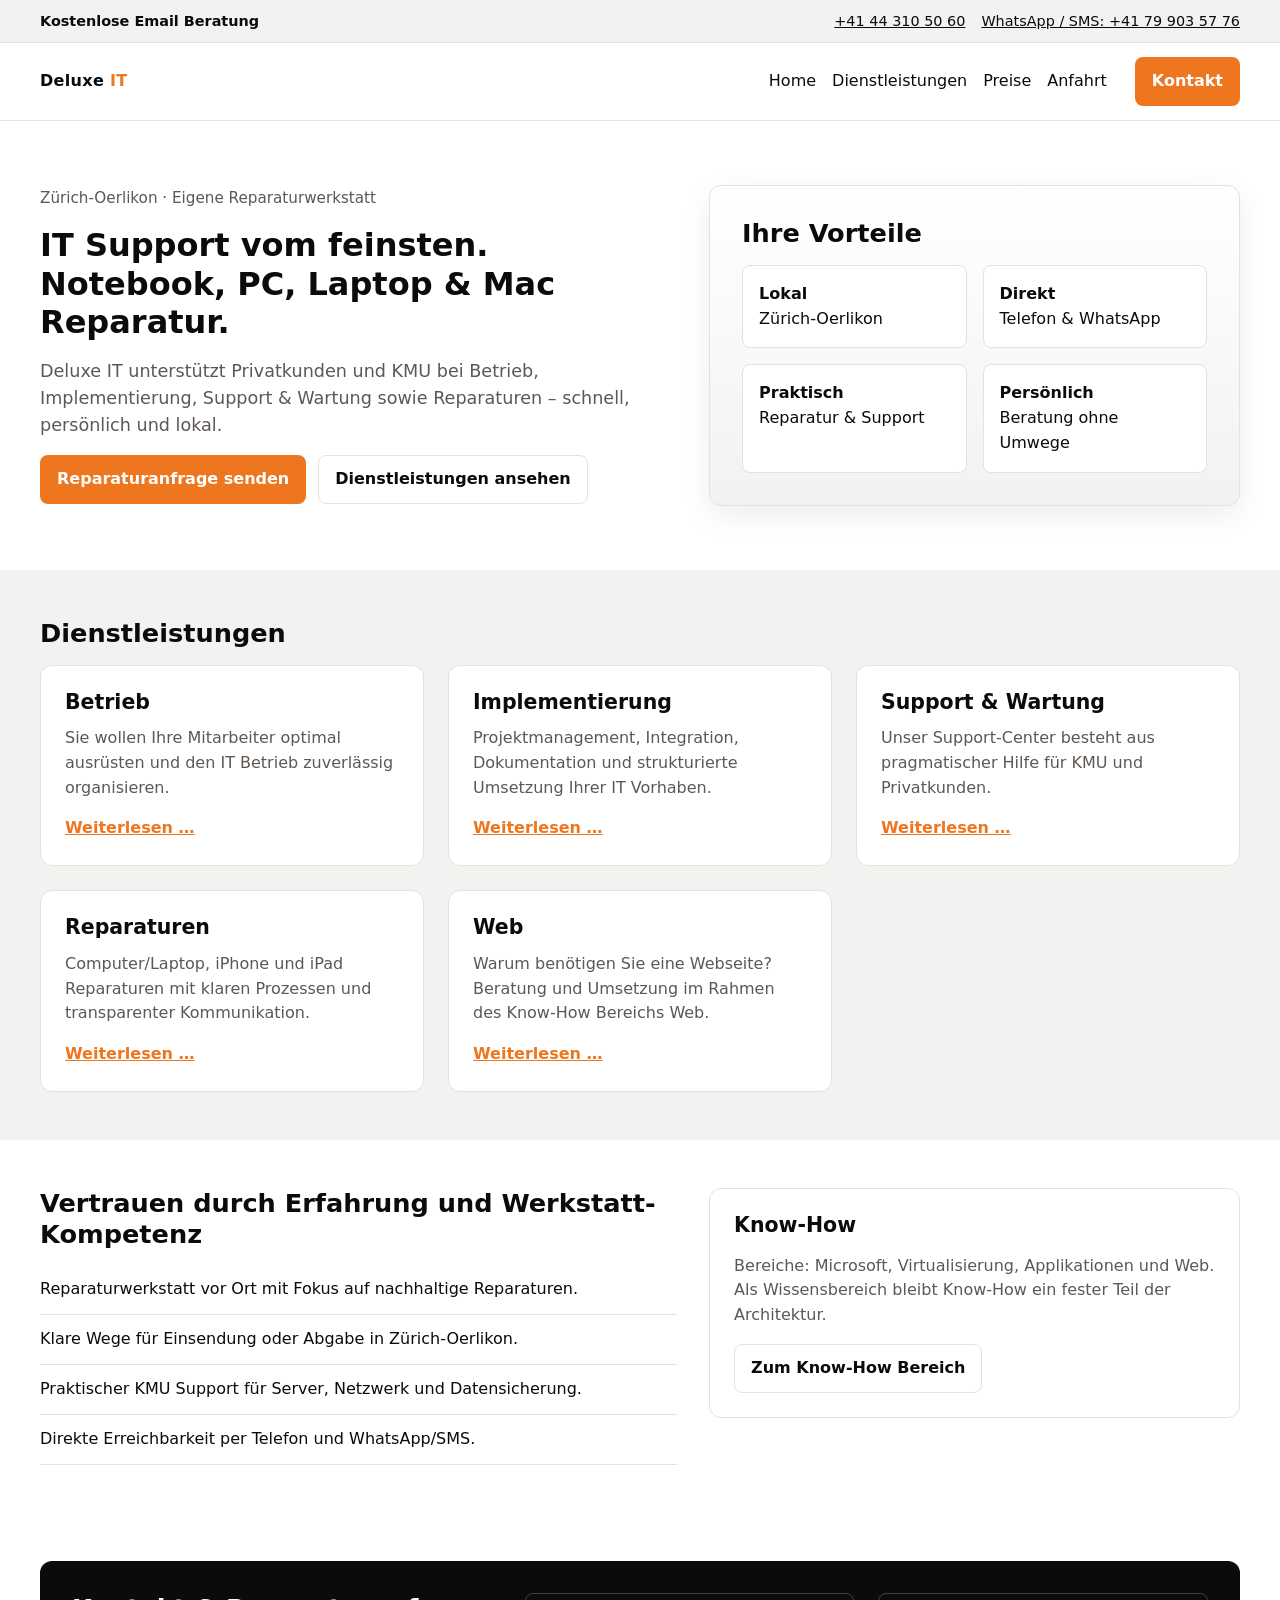
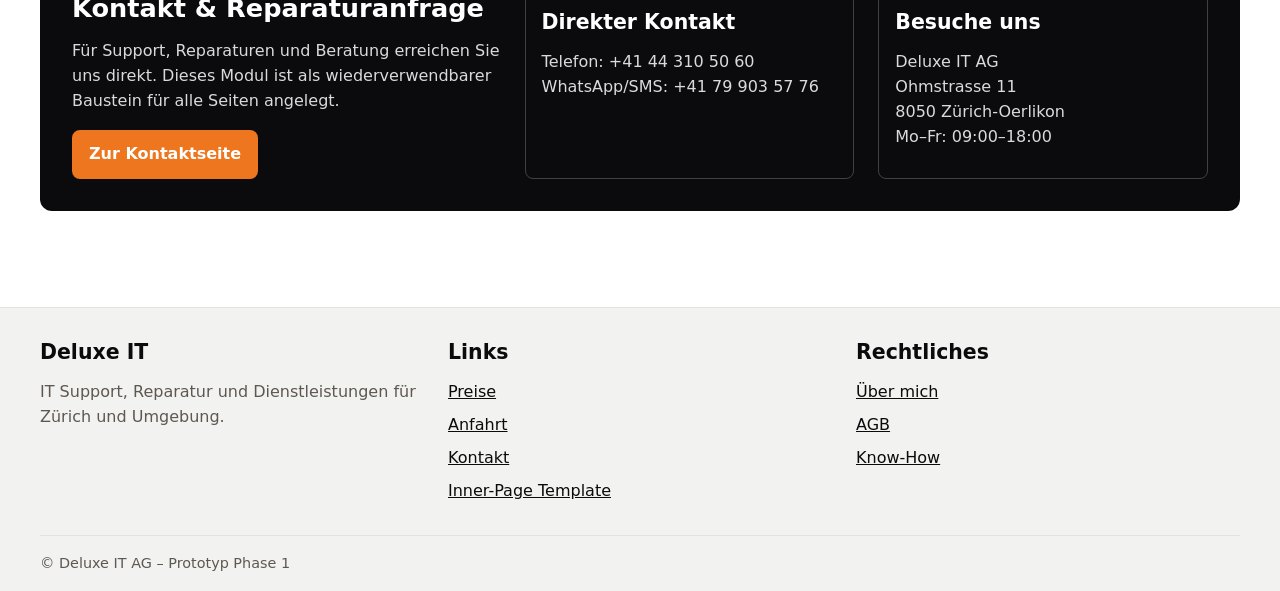
==== index.html @ 75d7f855 "Build Deluxe IT static prototype with reusable inner pages" ====
<!doctype html>
<html lang="de-CH">
<head>
  <meta charset="utf-8">
  <meta name="viewport" content="width=device-width, initial-scale=1">
  <title>Deluxe IT – IT Support vom feinsten</title>
  <meta name="description" content="Deluxe IT in Zürich-Oerlikon: IT Support, Reparaturen, Implementierung und KMU Wartung mit persönlichem Service.">
  <link rel="stylesheet" href="assets/css/styles.css">
</head>
<body>
  <a class="skip-link" href="#main">Zum Hauptinhalt springen</a>

  <header>
    <div class="topbar" aria-label="Kontaktinformationen">
      <div class="container topbar__inner">
        <strong>Kostenlose Email Beratung</strong>
        <div class="topbar__links">
          <a href="tel:+41443105060">+41 44 310 50 60</a>
          <a href="https://wa.me/41799035776">WhatsApp / SMS: +41 79 903 57 76</a>
        </div>
      </div>
    </div>

    <div class="site-header">
      <div class="container header__inner">
        <a class="brand" href="index.html" aria-label="Deluxe IT Startseite">
          Deluxe <span class="brand__accent">IT</span>
        </a>
        <button class="nav-toggle" type="button" aria-expanded="false" aria-controls="primary-nav">Menü</button>
        <nav id="primary-nav" class="nav" aria-label="Hauptnavigation">
          <a href="index.html" aria-current="page">Home</a>
          <a href="dienstleistungen-reparaturen.html">Dienstleistungen</a>
          <a href="preise.html">Preise</a>
          <a href="anfahrt.html">Anfahrt</a>
          <a href="kontakt.html" class="btn btn--primary nav__cta">Kontakt</a>
        </nav>
      </div>
    </div>
  </header>

  <main id="main">
    <section class="hero">
      <div class="container hero__grid">
        <div>
          <p class="meta">Zürich-Oerlikon · Eigene Reparaturwerkstatt</p>
          <h1>IT Support vom feinsten. Notebook, PC, Laptop &amp; Mac Reparatur.</h1>
          <p class="lead">Deluxe IT unterstützt Privatkunden und KMU bei Betrieb, Implementierung, Support &amp; Wartung sowie Reparaturen – schnell, persönlich und lokal.</p>
          <div class="cluster">
            <a class="btn btn--primary" href="kontakt.html">Reparaturanfrage senden</a>
            <a class="btn btn--ghost" href="dienstleistungen-reparaturen.html">Dienstleistungen ansehen</a>
          </div>
        </div>
        <aside class="hero__panel" aria-label="Schnelle Fakten">
          <h2>Ihre Vorteile</h2>
          <div class="hero__stats">
            <div class="pill"><strong>Lokal</strong><br>Zürich-Oerlikon</div>
            <div class="pill"><strong>Direkt</strong><br>Telefon &amp; WhatsApp</div>
            <div class="pill"><strong>Praktisch</strong><br>Reparatur &amp; Support</div>
            <div class="pill"><strong>Persönlich</strong><br>Beratung ohne Umwege</div>
          </div>
        </aside>
      </div>
    </section>

    <section class="section section--soft" aria-labelledby="services-title">
      <div class="container">
        <h2 id="services-title">Dienstleistungen</h2>
        <div class="cards">
          <article class="card">
            <h3>Betrieb</h3>
            <p>Sie wollen Ihre Mitarbeiter optimal ausrüsten und den IT Betrieb zuverlässig organisieren.</p>
            <a href="dienstleistungen-reparaturen.html#betrieb">Weiterlesen …</a>
          </article>
          <article class="card">
            <h3>Implementierung</h3>
            <p>Projektmanagement, Integration, Dokumentation und strukturierte Umsetzung Ihrer IT Vorhaben.</p>
            <a href="dienstleistungen-reparaturen.html#implementierung">Weiterlesen …</a>
          </article>
          <article class="card">
            <h3>Support &amp; Wartung</h3>
            <p>Unser Support-Center besteht aus pragmatischer Hilfe für KMU und Privatkunden.</p>
            <a href="dienstleistungen-reparaturen.html#support">Weiterlesen …</a>
          </article>
          <article class="card">
            <h3>Reparaturen</h3>
            <p>Computer/Laptop, iPhone und iPad Reparaturen mit klaren Prozessen und transparenter Kommunikation.</p>
            <a href="dienstleistungen-reparaturen.html#reparaturen">Weiterlesen …</a>
          </article>
          <article class="card">
            <h3>Web</h3>
            <p>Warum benötigen Sie eine Webseite? Beratung und Umsetzung im Rahmen des Know-How Bereichs Web.</p>
            <a href="dienstleistungen-reparaturen.html#web">Weiterlesen …</a>
          </article>
        </div>
      </div>
    </section>

    <section class="section" aria-labelledby="trust-title">
      <div class="container trust">
        <div>
          <h2 id="trust-title">Vertrauen durch Erfahrung und Werkstatt-Kompetenz</h2>
          <ul class="checklist">
            <li>Reparaturwerkstatt vor Ort mit Fokus auf nachhaltige Reparaturen.</li>
            <li>Klare Wege für Einsendung oder Abgabe in Zürich-Oerlikon.</li>
            <li>Praktischer KMU Support für Server, Netzwerk und Datensicherung.</li>
            <li>Direkte Erreichbarkeit per Telefon und WhatsApp/SMS.</li>
          </ul>
        </div>
        <aside class="surface">
          <h3 class="mt-0">Know-How</h3>
          <p>Bereiche: Microsoft, Virtualisierung, Applikationen und Web. Als Wissensbereich bleibt Know-How ein fester Teil der Architektur.</p>
          <a class="btn btn--ghost" href="#">Zum Know-How Bereich</a>
        </aside>
      </div>
    </section>

    <section class="section">
      <div class="container">
        <div class="contact-strip" aria-labelledby="contact-strip-title">
          <div class="contact-strip__grid">
            <div>
              <h2 id="contact-strip-title">Kontakt &amp; Reparaturanfrage</h2>
              <p>Für Support, Reparaturen und Beratung erreichen Sie uns direkt. Dieses Modul ist als wiederverwendbarer Baustein für alle Seiten angelegt.</p>
              <a class="btn btn--primary" href="kontakt.html">Zur Kontaktseite</a>
            </div>
            <div class="contact-card">
              <h3>Direkter Kontakt</h3>
              <p class="mb-0">Telefon: +41 44 310 50 60<br>WhatsApp/SMS: +41 79 903 57 76</p>
            </div>
            <div class="contact-card">
              <h3>Besuche uns</h3>
              <p class="mb-0">Deluxe IT AG<br>Ohmstrasse 11<br>8050 Zürich-Oerlikon<br>Mo–Fr: 09:00–18:00</p>
            </div>
          </div>
        </div>
      </div>
    </section>
  </main>

  <footer class="site-footer">
    <div class="container footer__grid">
      <div>
        <h3>Deluxe IT</h3>
        <p>IT Support, Reparatur und Dienstleistungen für Zürich und Umgebung.</p>
      </div>
      <div>
        <h3>Links</h3>
        <ul class="footer__links">
          <li><a href="preise.html">Preise</a></li>
          <li><a href="anfahrt.html">Anfahrt</a></li>
          <li><a href="kontakt.html">Kontakt</a></li>
          <li><a href="inner-template.html">Inner-Page Template</a></li>
        </ul>
      </div>
      <div>
        <h3>Rechtliches</h3>
        <ul class="footer__links">
          <li><a href="#">Über mich</a></li>
          <li><a href="#">AGB</a></li>
          <li><a href="#">Know-How</a></li>
        </ul>
      </div>
    </div>
    <div class="container footer__bottom">© Deluxe IT AG – Prototyp Phase 1</div>
  </footer>

  <script src="assets/js/main.js" defer></script>
</body>
</html>
---- assets/css/styles.css ----
/* =========================
   TOKENS
========================= */
:root {
  --brand-orange-600: #ed761e;
  --brand-orange-300: #f7c9a7;
  --ink: #0b0b0d;
  --grey-700: #5e5752;
  --grey-300: #e2e3db;
  --grey-100: #f2f3f0;
  --bg: #ffffff;

  --radius-1: 8px;
  --radius-2: 12px;

  --space-1: 8px;
  --space-2: 12px;
  --space-3: 16px;
  --space-4: 24px;
  --space-5: 32px;
  --space-6: 48px;

  --container: 1200px;
  --font-sans: system-ui, -apple-system, "Segoe UI", Roboto, Arial, sans-serif;
  --shadow-soft: 0 10px 30px rgba(11, 11, 13, 0.07);
}

/* =========================
   RESET / BASE
========================= */
* { box-sizing: border-box; }
html, body { margin: 0; padding: 0; }
body {
  font-family: var(--font-sans);
  line-height: 1.55;
  color: var(--ink);
  background: var(--bg);
}
a { color: inherit; }
img { max-width: 100%; display: block; }

:focus-visible {
  outline: 3px solid var(--brand-orange-600);
  outline-offset: 2px;
}

/* =========================
   LAYOUT / CONTAINER
========================= */
.container {
  width: min(100% - (var(--space-3) * 2), var(--container));
  margin-inline: auto;
}
.section { padding: var(--space-6) 0; }
.section--soft { background: var(--grey-100); }
.stack > * + * { margin-top: var(--space-3); }

/* =========================
   TYPOGRAPHY
========================= */
h1, h2, h3 {
  line-height: 1.2;
  margin: 0 0 var(--space-3);
}
h1 { font-size: clamp(1.8rem, 2.5vw, 2.8rem); }
h2 { font-size: clamp(1.4rem, 2vw, 2rem); }
h3 { font-size: clamp(1.15rem, 1.6vw, 1.35rem); }
p { margin: 0 0 var(--space-3); color: var(--grey-700); }
.lead { font-size: 1.1rem; max-width: 65ch; }
.meta { color: var(--grey-700); font-size: 0.95rem; }

/* =========================
   BUTTONS
========================= */
.btn {
  display: inline-flex;
  align-items: center;
  justify-content: center;
  gap: var(--space-1);
  border-radius: var(--radius-1);
  border: 1px solid transparent;
  padding: 11px 16px;
  text-decoration: none;
  font-weight: 600;
}
.btn--primary {
  background: var(--brand-orange-600);
  color: #fff;
}
.btn--ghost {
  border-color: var(--grey-300);
  color: var(--ink);
  background: #fff;
}

/* =========================
   HEADER / NAV
========================= */
.skip-link {
  position: absolute;
  left: -9999px;
  top: auto;
  background: var(--brand-orange-600);
  color: #fff;
  border-radius: var(--radius-1);
  padding: 10px 14px;
  z-index: 999;
}
.skip-link:focus { left: var(--space-3); top: var(--space-3); }

.topbar {
  background: var(--grey-100);
  border-bottom: 1px solid var(--grey-300);
  font-size: 0.9rem;
}
.topbar__inner {
  display: flex;
  gap: var(--space-3);
  align-items: center;
  justify-content: space-between;
  padding: 10px 0;
  flex-wrap: wrap;
}
.topbar__links { display: flex; gap: var(--space-3); flex-wrap: wrap; }

.site-header {
  position: sticky;
  top: 0;
  z-index: 80;
  background: #fff;
  border-bottom: 1px solid var(--grey-300);
}
.header__inner {
  display: flex;
  align-items: center;
  justify-content: space-between;
  padding: 14px 0;
  gap: var(--space-3);
}
.brand {
  font-weight: 800;
  text-decoration: none;
  letter-spacing: 0.02em;
}
.brand__accent { color: var(--brand-orange-600); }
.nav-toggle {
  border: 1px solid var(--grey-300);
  background: #fff;
  padding: 8px 10px;
  border-radius: var(--radius-1);
}
.nav {
  display: flex;
  align-items: center;
  gap: var(--space-3);
}
.nav a { text-decoration: none; }
.nav .nav__cta { margin-left: var(--space-2); }

/* =========================
   HERO
========================= */
.hero { padding: clamp(2rem, 5vw, 4rem) 0; }
.hero__grid {
  display: grid;
  grid-template-columns: 1.2fr 1fr;
  gap: var(--space-5);
  align-items: center;
}
.hero__panel {
  background: linear-gradient(180deg, #fff, var(--grey-100));
  border: 1px solid var(--grey-300);
  border-radius: var(--radius-2);
  padding: var(--space-5);
  box-shadow: var(--shadow-soft);
}
.hero__stats {
  display: grid;
  grid-template-columns: repeat(2, minmax(0, 1fr));
  gap: var(--space-3);
}
.pill {
  border: 1px solid var(--grey-300);
  background: #fff;
  border-radius: var(--radius-1);
  padding: var(--space-3);
}

/* =========================
   CARDS / SERVICES
========================= */
.cards {
  display: grid;
  gap: var(--space-4);
  grid-template-columns: repeat(3, minmax(0, 1fr));
}
.card {
  background: #fff;
  border: 1px solid var(--grey-300);
  border-radius: var(--radius-2);
  padding: var(--space-4);
}
.card h3 { margin-bottom: var(--space-2); }
.card a { color: var(--brand-orange-600); font-weight: 600; }

/* =========================
   TRUST SECTION
========================= */
.trust {
  display: grid;
  grid-template-columns: 1.2fr 1fr;
  gap: var(--space-5);
  align-items: start;
}
.checklist {
  list-style: none;
  padding: 0;
  margin: 0;
}
.checklist li {
  border-bottom: 1px solid var(--grey-300);
  padding: var(--space-2) 0;
}

/* =========================
   CONTACT STRIP (REUSABLE)
========================= */
.contact-strip {
  background: var(--ink);
  color: #fff;
  border-radius: var(--radius-2);
  padding: var(--space-5);
}
.contact-strip p { color: rgba(255, 255, 255, 0.85); }
.contact-strip__grid {
  display: grid;
  grid-template-columns: 1.3fr 1fr 1fr;
  gap: var(--space-4);
}
.contact-card {
  border: 1px solid rgba(255, 255, 255, 0.22);
  border-radius: var(--radius-1);
  padding: var(--space-3);
}

/* =========================
   INNER PAGE TEMPLATE
========================= */
.page-header {
  background: var(--grey-100);
  border-bottom: 1px solid var(--grey-300);
  padding: var(--space-5) 0;
}
.page-grid {
  display: grid;
  grid-template-columns: 2fr 1fr;
  gap: var(--space-5);
}
.surface {
  border: 1px solid var(--grey-300);
  border-radius: var(--radius-2);
  padding: var(--space-4);
  background: #fff;
}

/* =========================
   TABLE STYLES
========================= */
.table-wrap {
  overflow-x: auto;
  border: 1px solid var(--grey-300);
  border-radius: var(--radius-1);
}
table {
  width: 100%;
  border-collapse: collapse;
  min-width: 620px;
}
thead {
  background: var(--grey-100);
}
th, td {
  text-align: left;
  padding: 12px;
  border-bottom: 1px solid var(--grey-300);
  vertical-align: top;
}

/* =========================
   FORM STYLES
========================= */
.form-grid {
  display: grid;
  gap: var(--space-3);
  grid-template-columns: repeat(2, minmax(0, 1fr));
}
.field { display: grid; gap: 6px; }
.field--full { grid-column: 1 / -1; }
label { font-weight: 600; }
.required { color: var(--brand-orange-600); }
input, select, textarea {
  width: 100%;
  border: 1px solid var(--grey-300);
  border-radius: var(--radius-1);
  padding: 10px 12px;
  font: inherit;
}
.help { font-size: 0.86rem; color: var(--grey-700); }
.error-msg {
  border-left: 3px solid var(--brand-orange-600);
  padding-left: var(--space-2);
  color: var(--ink);
  font-size: 0.9rem;
}

/* =========================
   MAP PLACEHOLDER
========================= */
.map-placeholder {
  border: 1px dashed var(--grey-300);
  border-radius: var(--radius-2);
  background: linear-gradient(135deg, #fff, var(--grey-100));
  padding: var(--space-5);
  min-height: 260px;
  display: grid;
  align-content: center;
  gap: var(--space-3);
}

/* =========================
   FOOTER
========================= */
.site-footer {
  background: var(--grey-100);
  border-top: 1px solid var(--grey-300);
  margin-top: var(--space-6);
}
.footer__grid {
  display: grid;
  grid-template-columns: repeat(3, minmax(0, 1fr));
  gap: var(--space-4);
  padding: var(--space-5) 0;
}
.footer__links {
  list-style: none;
  margin: 0;
  padding: 0;
}
.footer__links li + li { margin-top: 8px; }
.footer__bottom {
  border-top: 1px solid var(--grey-300);
  padding: var(--space-3) 0;
  font-size: 0.9rem;
  color: var(--grey-700);
}

/* =========================
   UTILITIES
========================= */
.mt-0 { margin-top: 0; }
.mb-0 { margin-bottom: 0; }
.cluster { display: flex; flex-wrap: wrap; gap: var(--space-2); }

/* =========================
   RESPONSIVE RULES
========================= */
@media (max-width: 1023px) {
  .cards { grid-template-columns: repeat(2, minmax(0, 1fr)); }
  .hero__grid,
  .trust,
  .contact-strip__grid,
  .page-grid,
  .footer__grid { grid-template-columns: 1fr; }

  .nav {
    display: none;
    width: 100%;
    flex-direction: column;
    align-items: flex-start;
    padding: 12px 0;
  }
  .nav.is-open { display: flex; }
}

@media (min-width: 1024px) {
  .nav-toggle { display: none; }
}

@media (max-width: 599px) {
  .cards { grid-template-columns: 1fr; }
  .form-grid { grid-template-columns: 1fr; }
}
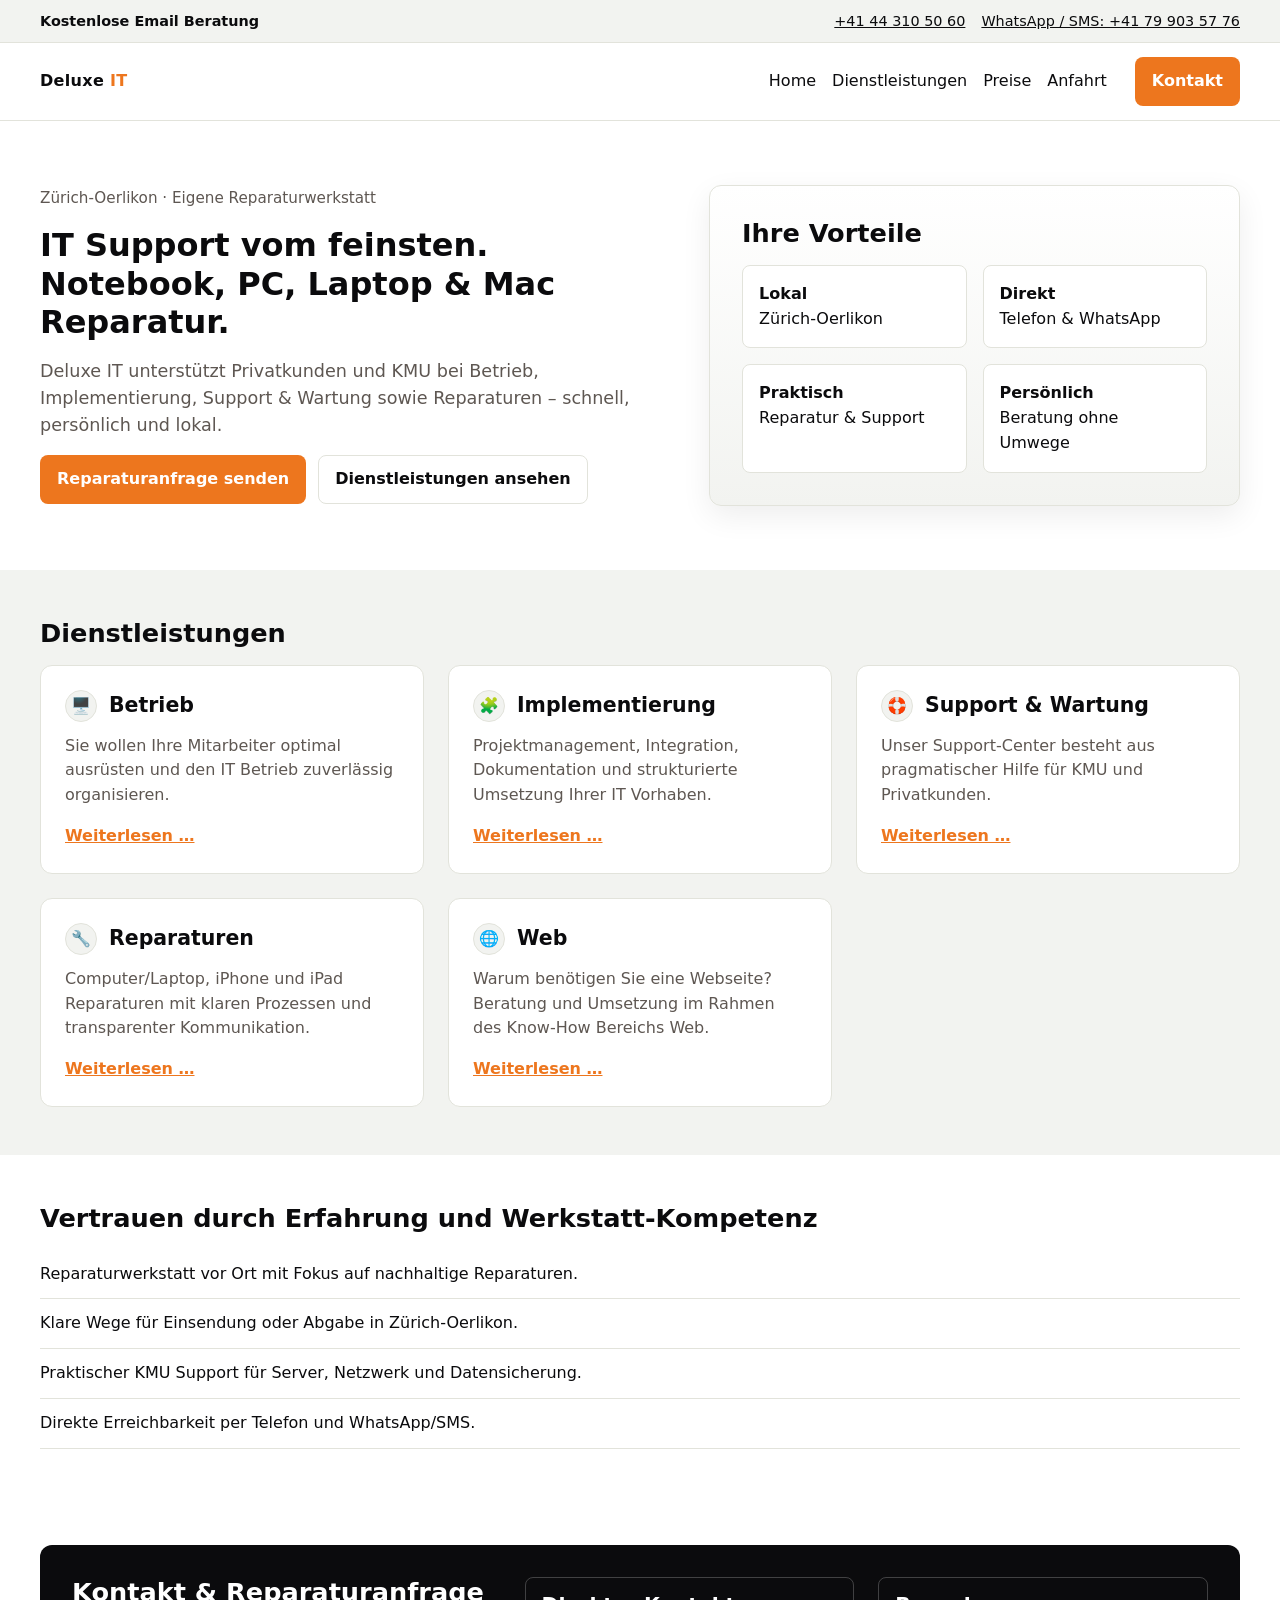
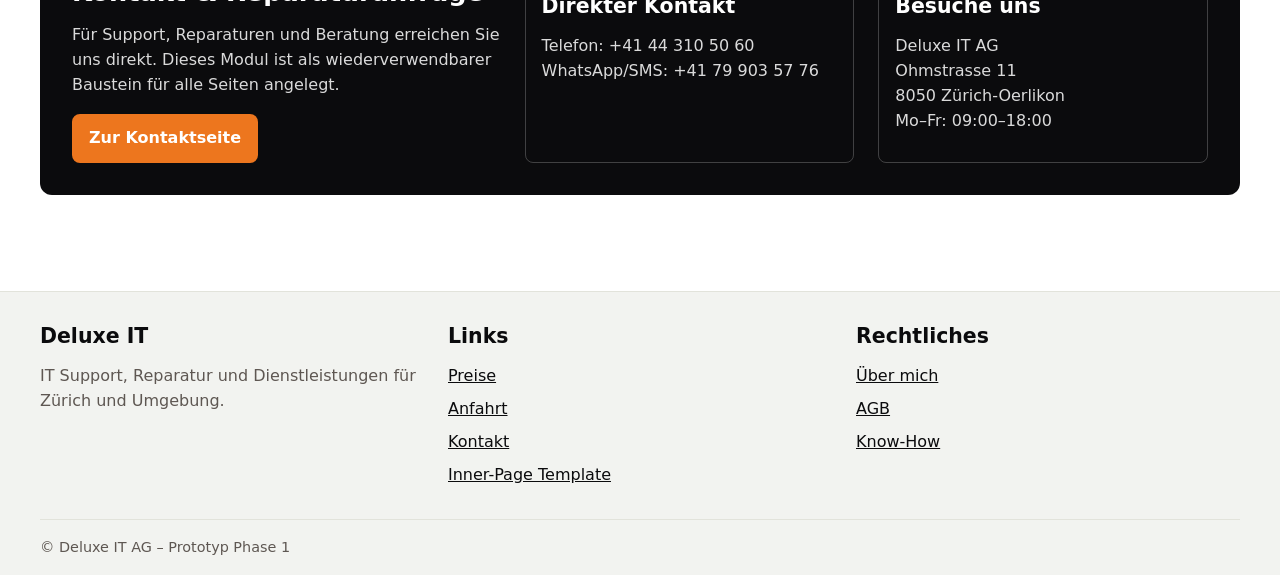
==== commit aa5cba42: "Remove redundant know-how box and add service icons" ====
--- a/index.html
+++ b/index.html
@@ -67,27 +67,27 @@
         <h2 id="services-title">Dienstleistungen</h2>
         <div class="cards">
           <article class="card">
-            <h3>Betrieb</h3>
+            <h3 class="card__title"><span class="service-icon" aria-hidden="true">🖥️</span>Betrieb</h3>
             <p>Sie wollen Ihre Mitarbeiter optimal ausrüsten und den IT Betrieb zuverlässig organisieren.</p>
             <a href="dienstleistungen-reparaturen.html#betrieb">Weiterlesen …</a>
           </article>
           <article class="card">
-            <h3>Implementierung</h3>
+            <h3 class="card__title"><span class="service-icon" aria-hidden="true">🧩</span>Implementierung</h3>
             <p>Projektmanagement, Integration, Dokumentation und strukturierte Umsetzung Ihrer IT Vorhaben.</p>
             <a href="dienstleistungen-reparaturen.html#implementierung">Weiterlesen …</a>
           </article>
           <article class="card">
-            <h3>Support &amp; Wartung</h3>
+            <h3 class="card__title"><span class="service-icon" aria-hidden="true">🛟</span>Support &amp; Wartung</h3>
             <p>Unser Support-Center besteht aus pragmatischer Hilfe für KMU und Privatkunden.</p>
             <a href="dienstleistungen-reparaturen.html#support">Weiterlesen …</a>
           </article>
           <article class="card">
-            <h3>Reparaturen</h3>
+            <h3 class="card__title"><span class="service-icon" aria-hidden="true">🔧</span>Reparaturen</h3>
             <p>Computer/Laptop, iPhone und iPad Reparaturen mit klaren Prozessen und transparenter Kommunikation.</p>
             <a href="dienstleistungen-reparaturen.html#reparaturen">Weiterlesen …</a>
           </article>
           <article class="card">
-            <h3>Web</h3>
+            <h3 class="card__title"><span class="service-icon" aria-hidden="true">🌐</span>Web</h3>
             <p>Warum benötigen Sie eine Webseite? Beratung und Umsetzung im Rahmen des Know-How Bereichs Web.</p>
             <a href="dienstleistungen-reparaturen.html#web">Weiterlesen …</a>
           </article>
@@ -96,7 +96,7 @@
     </section>
 
     <section class="section" aria-labelledby="trust-title">
-      <div class="container trust">
+      <div class="container">
         <div>
           <h2 id="trust-title">Vertrauen durch Erfahrung und Werkstatt-Kompetenz</h2>
           <ul class="checklist">
@@ -106,11 +106,6 @@
             <li>Direkte Erreichbarkeit per Telefon und WhatsApp/SMS.</li>
           </ul>
         </div>
-        <aside class="surface">
-          <h3 class="mt-0">Know-How</h3>
-          <p>Bereiche: Microsoft, Virtualisierung, Applikationen und Web. Als Wissensbereich bleibt Know-How ein fester Teil der Architektur.</p>
-          <a class="btn btn--ghost" href="#">Zum Know-How Bereich</a>
-        </aside>
       </div>
     </section>
 
--- a/assets/css/styles.css
+++ b/assets/css/styles.css
@@ -201,6 +201,26 @@
   padding: var(--space-4);
 }
 .card h3 { margin-bottom: var(--space-2); }
+
+.card__title {
+  display: flex;
+  align-items: center;
+  gap: var(--space-2);
+}
+
+.service-icon {
+  display: inline-flex;
+  align-items: center;
+  justify-content: center;
+  width: 2rem;
+  height: 2rem;
+  border-radius: 999px;
+  background: var(--grey-100);
+  border: 1px solid var(--grey-300);
+  font-size: 1rem;
+  flex: 0 0 2rem;
+}
+
 .card a { color: var(--brand-orange-600); font-weight: 600; }
 
 /* =========================
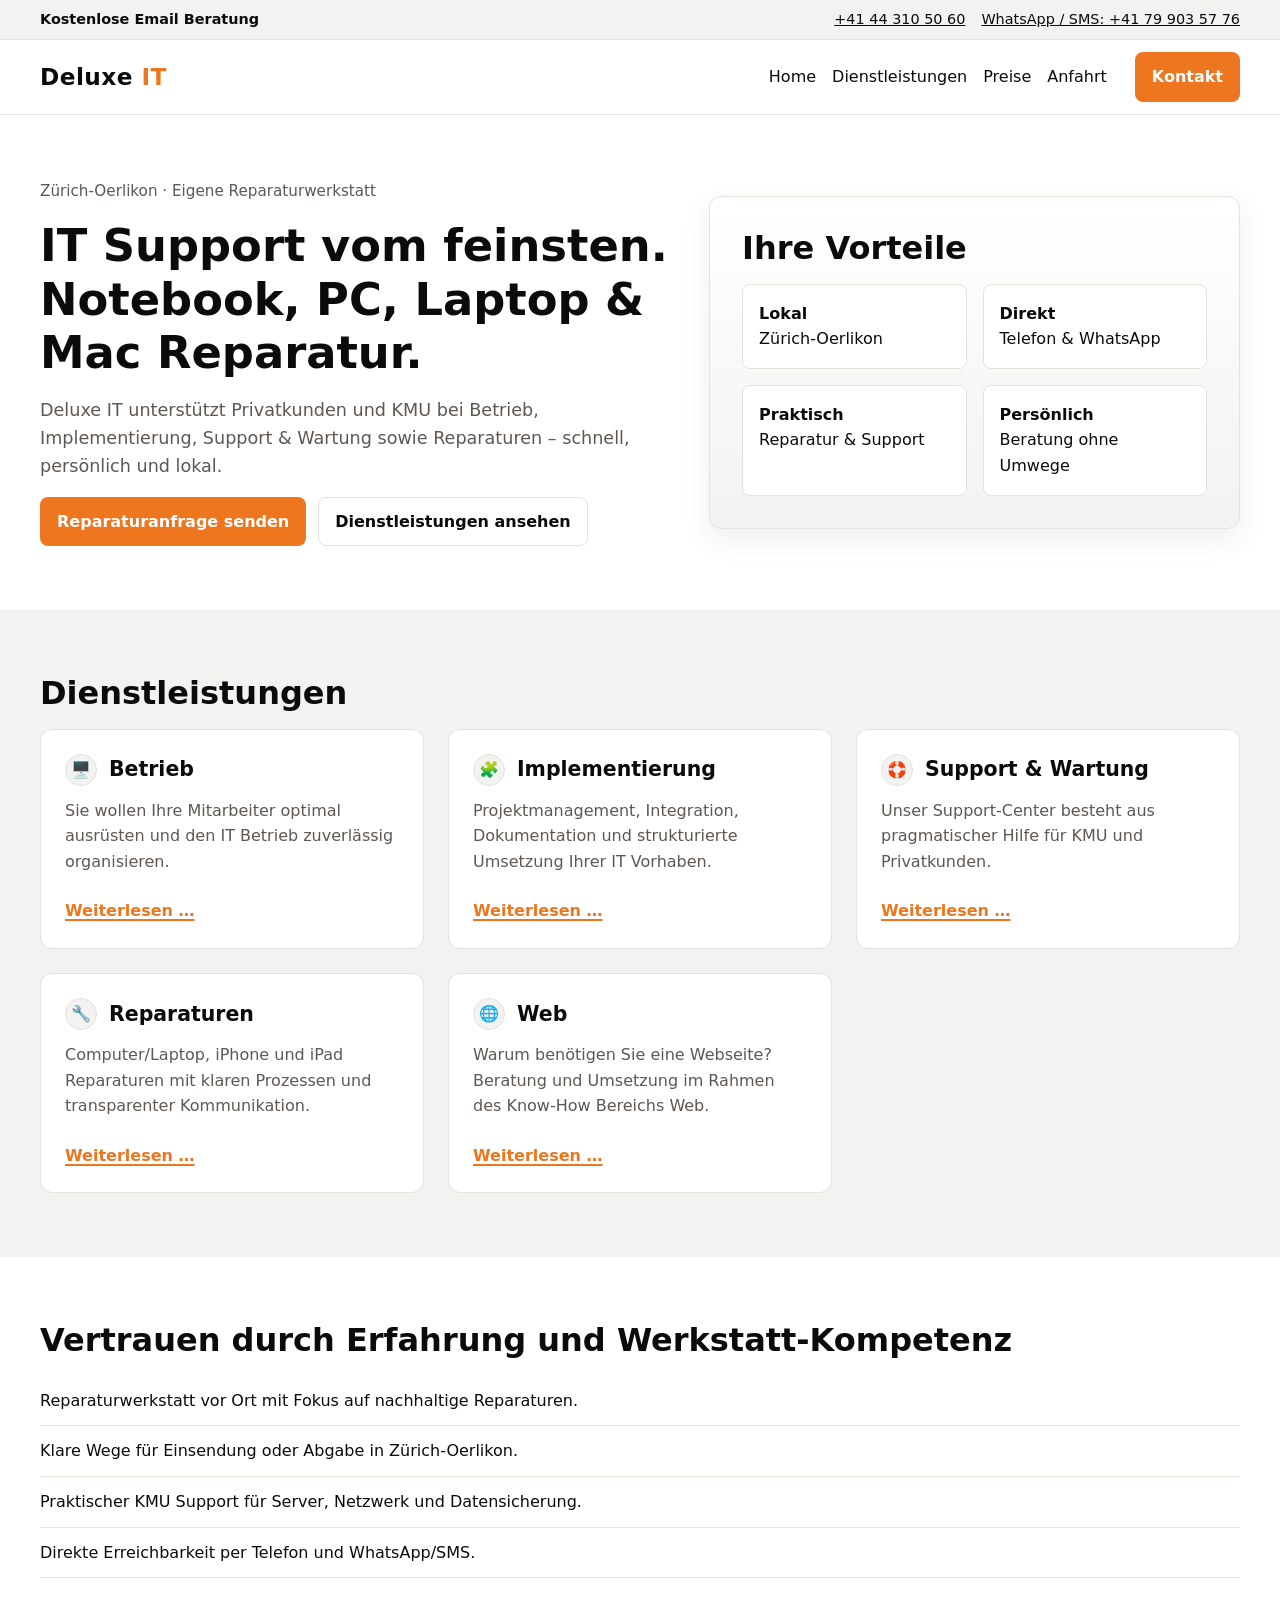
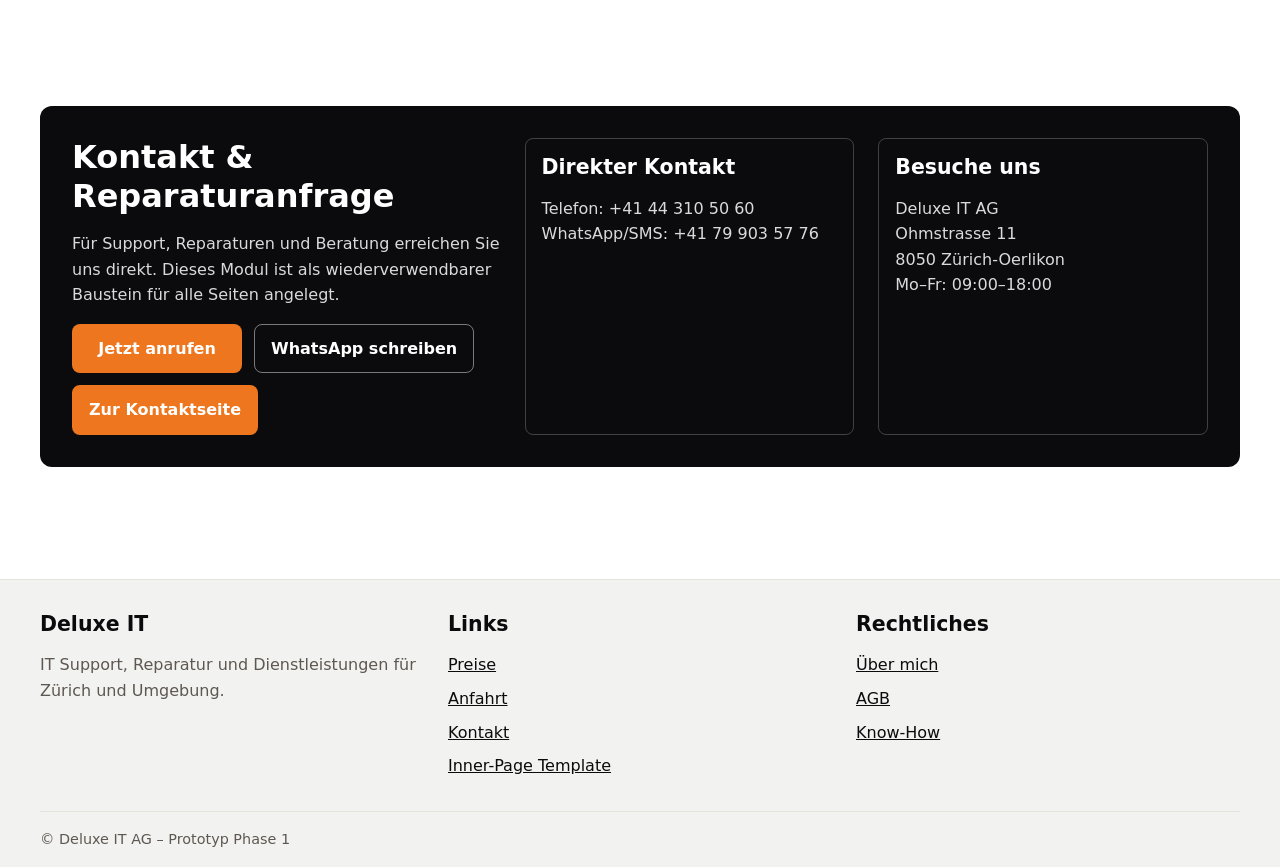
==== commit 192ff574: "Improve phone-first layout and mobile navigation UX" ====
--- a/index.html
+++ b/index.html
@@ -26,7 +26,7 @@
         <a class="brand" href="index.html" aria-label="Deluxe IT Startseite">
           Deluxe <span class="brand__accent">IT</span>
         </a>
-        <button class="nav-toggle" type="button" aria-expanded="false" aria-controls="primary-nav">Menü</button>
+        <button class="nav-toggle" type="button" aria-expanded="false" aria-controls="primary-nav" aria-label="Hauptmenü öffnen">Menü</button>
         <nav id="primary-nav" class="nav" aria-label="Hauptnavigation">
           <a href="index.html" aria-current="page">Home</a>
           <a href="dienstleistungen-reparaturen.html">Dienstleistungen</a>
@@ -116,7 +116,11 @@
             <div>
               <h2 id="contact-strip-title">Kontakt &amp; Reparaturanfrage</h2>
               <p>Für Support, Reparaturen und Beratung erreichen Sie uns direkt. Dieses Modul ist als wiederverwendbarer Baustein für alle Seiten angelegt.</p>
-              <a class="btn btn--primary" href="kontakt.html">Zur Kontaktseite</a>
+              <div class="contact-actions">
+                <a class="btn btn--primary" href="tel:+41443105060">Jetzt anrufen</a>
+                <a class="btn btn--ghost" href="https://wa.me/41799035776">WhatsApp schreiben</a>
+                <a class="btn btn--primary" href="kontakt.html">Zur Kontaktseite</a>
+              </div>
             </div>
             <div class="contact-card">
               <h3>Direkter Kontakt</h3>
--- a/assets/css/styles.css
+++ b/assets/css/styles.css
@@ -19,6 +19,7 @@
   --space-4: 24px;
   --space-5: 32px;
   --space-6: 48px;
+  --space-7: 64px;
 
   --container: 1200px;
   --font-sans: system-ui, -apple-system, "Segoe UI", Roboto, Arial, sans-serif;
@@ -32,9 +33,10 @@
 html, body { margin: 0; padding: 0; }
 body {
   font-family: var(--font-sans);
-  line-height: 1.55;
+  line-height: 1.6;
   color: var(--ink);
   background: var(--bg);
+  overflow-wrap: anywhere;
 }
 a { color: inherit; }
 img { max-width: 100%; display: block; }
@@ -51,7 +53,7 @@
   width: min(100% - (var(--space-3) * 2), var(--container));
   margin-inline: auto;
 }
-.section { padding: var(--space-6) 0; }
+.section { padding: clamp(2.5rem, 7vw, var(--space-7)) 0; }
 .section--soft { background: var(--grey-100); }
 .stack > * + * { margin-top: var(--space-3); }
 
@@ -62,8 +64,8 @@
   line-height: 1.2;
   margin: 0 0 var(--space-3);
 }
-h1 { font-size: clamp(1.8rem, 2.5vw, 2.8rem); }
-h2 { font-size: clamp(1.4rem, 2vw, 2rem); }
+h1 { font-size: clamp(1.8rem, 4.9vw, 2.8rem); }
+h2 { font-size: clamp(1.4rem, 4vw, 2rem); }
 h3 { font-size: clamp(1.15rem, 1.6vw, 1.35rem); }
 p { margin: 0 0 var(--space-3); color: var(--grey-700); }
 .lead { font-size: 1.1rem; max-width: 65ch; }
@@ -79,6 +81,7 @@
   gap: var(--space-1);
   border-radius: var(--radius-1);
   border: 1px solid transparent;
+  min-height: 46px;
   padding: 11px 16px;
   text-decoration: none;
   font-weight: 600;
@@ -118,7 +121,7 @@
   gap: var(--space-3);
   align-items: center;
   justify-content: space-between;
-  padding: 10px 0;
+  padding: 8px 0;
   flex-wrap: wrap;
 }
 .topbar__links { display: flex; gap: var(--space-3); flex-wrap: wrap; }
@@ -134,20 +137,24 @@
   display: flex;
   align-items: center;
   justify-content: space-between;
-  padding: 14px 0;
+  padding: 12px 0;
   gap: var(--space-3);
 }
 .brand {
   font-weight: 800;
   text-decoration: none;
   letter-spacing: 0.02em;
+  font-size: clamp(1.2rem, 4vw, 1.45rem);
 }
 .brand__accent { color: var(--brand-orange-600); }
 .nav-toggle {
   border: 1px solid var(--grey-300);
   background: #fff;
-  padding: 8px 10px;
-  border-radius: var(--radius-1);
+  min-height: 42px;
+  min-width: 42px;
+  padding: 8px 12px;
+  border-radius: var(--radius-1);
+  font-weight: 600;
 }
 .nav {
   display: flex;
@@ -171,7 +178,7 @@
   background: linear-gradient(180deg, #fff, var(--grey-100));
   border: 1px solid var(--grey-300);
   border-radius: var(--radius-2);
-  padding: var(--space-5);
+  padding: clamp(var(--space-3), 6vw, var(--space-5));
   box-shadow: var(--shadow-soft);
 }
 .hero__stats {
@@ -221,7 +228,14 @@
   flex: 0 0 2rem;
 }
 
-.card a { color: var(--brand-orange-600); font-weight: 600; }
+.card a {
+  display: inline-flex;
+  margin-top: var(--space-1);
+  color: var(--brand-orange-600);
+  font-weight: 700;
+  text-decoration-thickness: 2px;
+  text-underline-offset: 3px;
+}
 
 /* =========================
    TRUST SECTION
@@ -249,7 +263,7 @@
   background: var(--ink);
   color: #fff;
   border-radius: var(--radius-2);
-  padding: var(--space-5);
+  padding: clamp(var(--space-4), 7vw, var(--space-5));
 }
 .contact-strip p { color: rgba(255, 255, 255, 0.85); }
 .contact-strip__grid {
@@ -261,6 +275,22 @@
   border: 1px solid rgba(255, 255, 255, 0.22);
   border-radius: var(--radius-1);
   padding: var(--space-3);
+}
+
+.contact-actions {
+  display: flex;
+  flex-wrap: wrap;
+  gap: var(--space-2);
+}
+
+.contact-actions .btn {
+  min-width: 170px;
+}
+
+.contact-strip .btn--ghost {
+  border-color: rgba(255, 255, 255, 0.45);
+  background: transparent;
+  color: #fff;
 }
 
 /* =========================
@@ -322,8 +352,13 @@
   width: 100%;
   border: 1px solid var(--grey-300);
   border-radius: var(--radius-1);
+  min-height: 46px;
   padding: 10px 12px;
   font: inherit;
+}
+
+textarea {
+  min-height: 120px;
 }
 .help { font-size: 0.86rem; color: var(--grey-700); }
 .error-msg {
@@ -397,7 +432,17 @@
     width: 100%;
     flex-direction: column;
     align-items: flex-start;
-    padding: 12px 0;
+    gap: 0;
+    padding: 8px 0 6px;
+  }
+  .nav a {
+    width: 100%;
+    padding: 11px 0;
+    border-bottom: 1px solid var(--grey-300);
+  }
+  .nav .nav__cta {
+    margin: var(--space-2) 0 0;
+    border-bottom: 0;
   }
   .nav.is-open { display: flex; }
 }
@@ -407,6 +452,74 @@
 }
 
 @media (max-width: 599px) {
+  .container {
+    width: min(100% - (var(--space-2) * 2), var(--container));
+  }
+  .section {
+    padding: var(--space-5) 0;
+  }
+  .topbar {
+    font-size: 0.82rem;
+  }
+  .topbar__inner {
+    align-items: flex-start;
+    gap: 6px;
+    line-height: 1.35;
+  }
+  .topbar__links {
+    width: 100%;
+    gap: 6px var(--space-2);
+    flex-direction: column;
+  }
+  .site-header {
+    position: sticky;
+  }
+  .header__inner {
+    padding: 10px 0;
+  }
+  .hero {
+    padding: var(--space-4) 0 var(--space-5);
+  }
+  .hero__grid {
+    gap: var(--space-4);
+  }
+  .hero .meta {
+    margin-bottom: var(--space-2);
+  }
+  .hero h1 {
+    margin-bottom: var(--space-2);
+  }
+  .lead {
+    font-size: 1rem;
+  }
+  .cluster,
+  .contact-actions {
+    flex-direction: column;
+    align-items: stretch;
+  }
+  .cluster .btn,
+  .contact-actions .btn {
+    width: 100%;
+  }
+  .hero__stats {
+    grid-template-columns: 1fr;
+  }
   .cards { grid-template-columns: 1fr; }
+  .card {
+    padding: var(--space-3);
+  }
+  .checklist li {
+    padding: 10px 0;
+  }
+  .contact-strip {
+    border-radius: var(--radius-1);
+  }
+  .contact-card h3 {
+    margin-bottom: 8px;
+  }
   .form-grid { grid-template-columns: 1fr; }
-}
+  .footer__grid {
+    gap: var(--space-3);
+    padding: var(--space-4) 0;
+  }
+}
